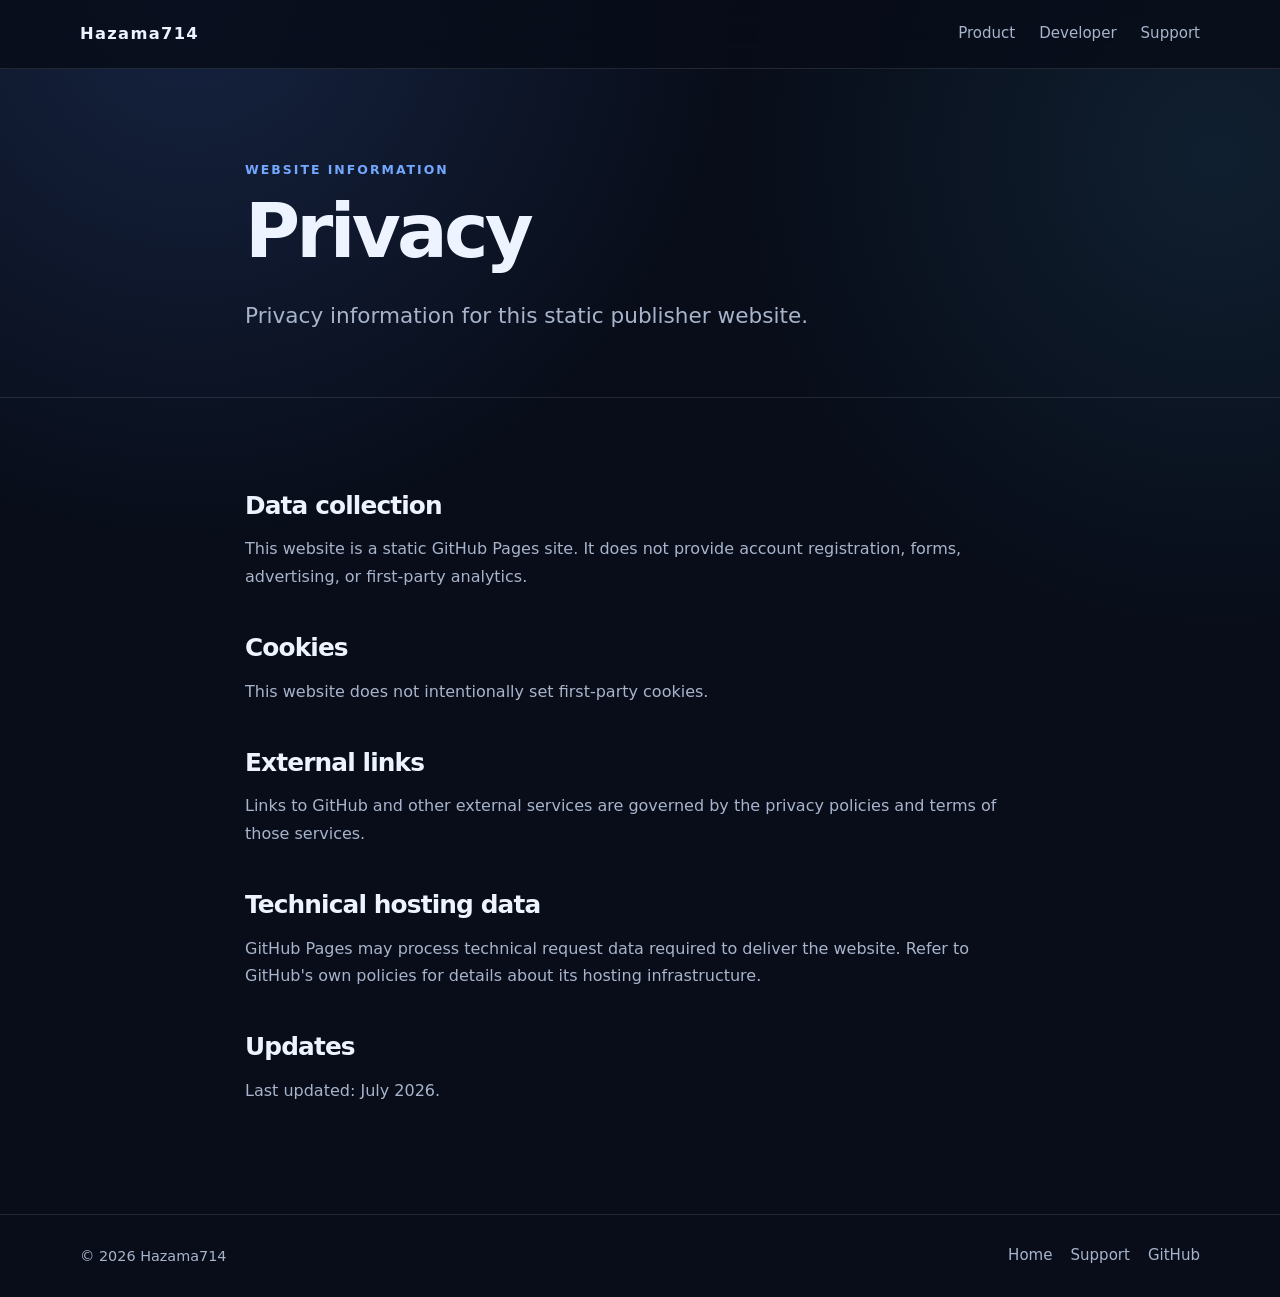
==== privacy.html @ f38230e8 "Add files via upload" ====
<!DOCTYPE html>
<html lang="en">
<head>
  <meta charset="utf-8">
  <meta name="viewport" content="width=device-width, initial-scale=1">
  <meta name="description" content="Privacy information for the Hazama714 publisher website.">
  <meta name="theme-color" content="#0b1020">
  <title>Privacy | Hazama714</title>
  <link rel="stylesheet" href="style.css">
</head>
<body>
  <header class="site-header">
    <div class="container header-inner">
      <a class="brand" href="index.html" aria-label="Hazama714 home">Hazama714</a>
      <nav aria-label="Primary navigation">
        <a href="index.html#product">Product</a>
        <a href="index.html#developer">Developer</a>
        <a href="support.html">Support</a>
      </nav>
    </div>
  </header>

  <main>
    <section class="page-hero">
      <div class="container narrow">
        <p class="eyebrow">Website information</p>
        <h1>Privacy</h1>
        <p class="lead">Privacy information for this static publisher website.</p>
      </div>
    </section>

    <section class="section">
      <div class="container narrow prose">
        <h2>Data collection</h2>
        <p>
          This website is a static GitHub Pages site. It does not provide account
          registration, forms, advertising, or first-party analytics.
        </p>

        <h2>Cookies</h2>
        <p>
          This website does not intentionally set first-party cookies.
        </p>

        <h2>External links</h2>
        <p>
          Links to GitHub and other external services are governed by the privacy
          policies and terms of those services.
        </p>

        <h2>Technical hosting data</h2>
        <p>
          GitHub Pages may process technical request data required to deliver the
          website. Refer to GitHub's own policies for details about its hosting
          infrastructure.
        </p>

        <h2>Updates</h2>
        <p>Last updated: July 2026.</p>
      </div>
    </section>
  </main>

  <footer class="site-footer">
    <div class="container footer-inner">
      <p>© 2026 Hazama714</p>
      <div class="footer-links">
        <a href="index.html">Home</a>
        <a href="support.html">Support</a>
        <a href="https://github.com/hazama714">GitHub</a>
      </div>
    </div>
  </footer>
</body>
</html>
---- style.css ----
/* Hazama714 publisher website */
:root {
  --bg: #080d19;
  --bg-soft: #0d1425;
  --panel: rgba(18, 27, 48, 0.78);
  --panel-strong: #121b30;
  --text: #eef4ff;
  --muted: #a8b4cb;
  --line: rgba(255, 255, 255, 0.11);
  --accent: #73a8ff;
  --accent-strong: #4f8eff;
  --accent-soft: rgba(115, 168, 255, 0.14);
  --max: 1120px;
  --radius: 22px;
  color-scheme: dark;
}

* {
  box-sizing: border-box;
}

html {
  scroll-behavior: smooth;
}

body {
  margin: 0;
  min-width: 320px;
  background:
    radial-gradient(circle at 15% 0%, rgba(71, 113, 204, 0.22), transparent 34rem),
    radial-gradient(circle at 95% 12%, rgba(73, 164, 210, 0.12), transparent 30rem),
    var(--bg);
  color: var(--text);
  font-family:
    Inter, ui-sans-serif, system-ui, -apple-system, BlinkMacSystemFont,
    "Segoe UI", sans-serif;
  line-height: 1.7;
}

a {
  color: inherit;
}

.container {
  width: min(calc(100% - 40px), var(--max));
  margin-inline: auto;
}

.narrow {
  max-width: 790px;
}

.site-header {
  position: sticky;
  top: 0;
  z-index: 20;
  border-bottom: 1px solid var(--line);
  background: rgba(8, 13, 25, 0.84);
  backdrop-filter: blur(18px);
}

.header-inner {
  min-height: 68px;
  display: flex;
  align-items: center;
  justify-content: space-between;
  gap: 24px;
}

.brand {
  text-decoration: none;
  font-size: 1.02rem;
  font-weight: 800;
  letter-spacing: 0.08em;
}

nav {
  display: flex;
  gap: 24px;
}

nav a,
.footer-links a {
  color: var(--muted);
  text-decoration: none;
  font-size: 0.94rem;
}

nav a:hover,
nav a[aria-current="page"],
.footer-links a:hover {
  color: var(--text);
}

.hero {
  padding: 104px 0 88px;
}

.hero-grid {
  display: grid;
  grid-template-columns: minmax(0, 1.25fr) minmax(300px, 0.75fr);
  align-items: center;
  gap: 76px;
}

.eyebrow {
  margin: 0 0 13px;
  color: var(--accent);
  font-size: 0.78rem;
  font-weight: 800;
  letter-spacing: 0.16em;
  text-transform: uppercase;
}

h1,
h2,
h3,
p {
  overflow-wrap: anywhere;
}

h1 {
  max-width: 820px;
  margin: 0;
  font-size: clamp(2.8rem, 7vw, 5.5rem);
  line-height: 1.02;
  letter-spacing: -0.05em;
}

h2 {
  margin: 0;
  font-size: clamp(2rem, 4.5vw, 3.25rem);
  line-height: 1.12;
  letter-spacing: -0.035em;
}

h3 {
  margin: 0 0 8px;
  font-size: 1.18rem;
  line-height: 1.35;
}

.lead {
  max-width: 720px;
  margin: 28px 0 0;
  color: var(--muted);
  font-size: clamp(1.08rem, 2.4vw, 1.35rem);
}

.actions {
  display: flex;
  flex-wrap: wrap;
  gap: 12px;
  margin-top: 30px;
}

.actions.vertical {
  align-items: flex-start;
  flex-direction: column;
}

.button {
  display: inline-flex;
  min-height: 46px;
  align-items: center;
  justify-content: center;
  border: 1px solid transparent;
  border-radius: 999px;
  padding: 10px 19px;
  text-decoration: none;
  font-size: 0.93rem;
  font-weight: 750;
  transition:
    transform 160ms ease,
    background 160ms ease,
    border-color 160ms ease;
}

.button:hover {
  transform: translateY(-2px);
}

.button.primary {
  background: linear-gradient(135deg, var(--accent), var(--accent-strong));
  color: #061023;
}

.button.secondary {
  border-color: var(--line);
  background: rgba(255, 255, 255, 0.035);
}

.runtime-card {
  padding: 26px;
  border: 1px solid var(--line);
  border-radius: var(--radius);
  background:
    linear-gradient(145deg, rgba(111, 169, 255, 0.11), rgba(255, 255, 255, 0.025)),
    var(--panel);
  box-shadow: 0 28px 80px rgba(0, 0, 0, 0.32);
}

.runtime-node {
  display: flex;
  align-items: center;
  justify-content: space-between;
  gap: 18px;
  border: 1px solid var(--line);
  border-radius: 15px;
  padding: 17px 18px;
  background: rgba(4, 9, 20, 0.4);
}

.runtime-node span {
  color: var(--muted);
  font-size: 0.88rem;
}

.runtime-node strong {
  font-size: 1rem;
}

.runtime-arrow {
  padding: 7px;
  color: var(--accent);
  text-align: center;
  font-size: 1.25rem;
}

.section {
  padding: 94px 0;
  border-top: 1px solid var(--line);
}

.section.alt {
  background: rgba(255, 255, 255, 0.018);
}

.section.compact {
  padding: 60px 0;
}

.section-intro {
  max-width: 850px;
  margin: 22px 0 0;
  color: var(--muted);
  font-size: 1.08rem;
}

.feature-grid {
  display: grid;
  grid-template-columns: repeat(4, minmax(0, 1fr));
  gap: 16px;
  margin-top: 42px;
}

.card {
  border: 1px solid var(--line);
  border-radius: var(--radius);
  padding: 25px;
  background: var(--panel);
}

.card p {
  margin: 0;
  color: var(--muted);
}

.card-kicker {
  margin-bottom: 16px !important;
  color: var(--accent) !important;
  font-size: 0.78rem;
  font-weight: 800;
  letter-spacing: 0.12em;
  text-transform: uppercase;
}

.split-panel {
  display: grid;
  grid-template-columns: minmax(0, 0.8fr) minmax(0, 1.2fr);
  gap: 58px;
  margin-top: 72px;
  border: 1px solid var(--line);
  border-radius: var(--radius);
  padding: 36px;
  background: linear-gradient(135deg, var(--accent-soft), transparent 62%);
}

.steps,
.support-list {
  margin: 0;
  padding: 0;
  list-style: none;
}

.steps {
  display: grid;
  gap: 13px;
}

.steps li {
  display: flex;
  align-items: flex-start;
  gap: 14px;
  color: var(--muted);
}

.steps span {
  display: inline-grid;
  flex: 0 0 28px;
  width: 28px;
  height: 28px;
  place-items: center;
  border-radius: 50%;
  background: var(--accent-soft);
  color: var(--accent);
  font-size: 0.78rem;
  font-weight: 800;
}

.notice {
  margin-top: 30px;
  border-left: 3px solid var(--accent);
  border-radius: 0 15px 15px 0;
  padding: 21px 23px;
  background: var(--accent-soft);
}

.notice p {
  margin: 6px 0 0;
  color: var(--muted);
}

.callout {
  display: flex;
  align-items: center;
  justify-content: space-between;
  gap: 38px;
}

.callout h2 {
  font-size: clamp(1.7rem, 4vw, 2.5rem);
}

.callout p {
  margin: 11px 0 0;
  color: var(--muted);
}

.page-hero {
  padding: 90px 0 62px;
}

.page-hero h1 {
  font-size: clamp(2.5rem, 6vw, 4.7rem);
}

.support-grid {
  display: grid;
  grid-template-columns: repeat(2, minmax(0, 1fr));
  gap: 18px;
}

.support-card h2 {
  margin-bottom: 18px;
  font-size: 1.6rem;
}

.support-list {
  display: grid;
  gap: 10px;
}

.support-list li {
  position: relative;
  padding-left: 20px;
  color: var(--muted);
}

.support-list li::before {
  position: absolute;
  left: 0;
  color: var(--accent);
  content: "—";
}

.support-list.numbered {
  counter-reset: support-step;
}

.support-list.numbered li {
  counter-increment: support-step;
  padding-left: 36px;
}

.support-list.numbered li::before {
  content: counter(support-step);
  top: 1px;
  display: inline-grid;
  width: 23px;
  height: 23px;
  place-items: center;
  border-radius: 50%;
  background: var(--accent-soft);
  font-size: 0.72rem;
  font-weight: 800;
}

.small-note {
  margin-top: 20px !important;
  border-top: 1px solid var(--line);
  padding-top: 18px;
  font-size: 0.89rem;
}

.prose h2 {
  margin-top: 44px;
  font-size: 1.55rem;
}

.prose h2:first-child {
  margin-top: 0;
}

.prose p {
  color: var(--muted);
}

.site-footer {
  border-top: 1px solid var(--line);
  padding: 28px 0;
}

.footer-inner {
  display: flex;
  align-items: center;
  justify-content: space-between;
  gap: 24px;
}

.footer-inner p {
  margin: 0;
  color: var(--muted);
  font-size: 0.9rem;
}

.footer-links {
  display: flex;
  gap: 18px;
}

@media (max-width: 900px) {
  .hero-grid,
  .split-panel {
    grid-template-columns: 1fr;
  }

  .hero-grid {
    gap: 50px;
  }

  .feature-grid {
    grid-template-columns: repeat(2, minmax(0, 1fr));
  }
}

@media (max-width: 640px) {
  .container {
    width: min(calc(100% - 28px), var(--max));
  }

  .header-inner {
    min-height: 62px;
  }

  nav {
    gap: 13px;
  }

  nav a {
    font-size: 0.82rem;
  }

  .hero {
    padding: 76px 0 64px;
  }

  .section {
    padding: 72px 0;
  }

  .feature-grid,
  .support-grid {
    grid-template-columns: 1fr;
  }

  .split-panel {
    gap: 30px;
    padding: 25px;
  }

  .callout,
  .footer-inner {
    align-items: flex-start;
    flex-direction: column;
  }

  .footer-links {
    flex-wrap: wrap;
  }
}
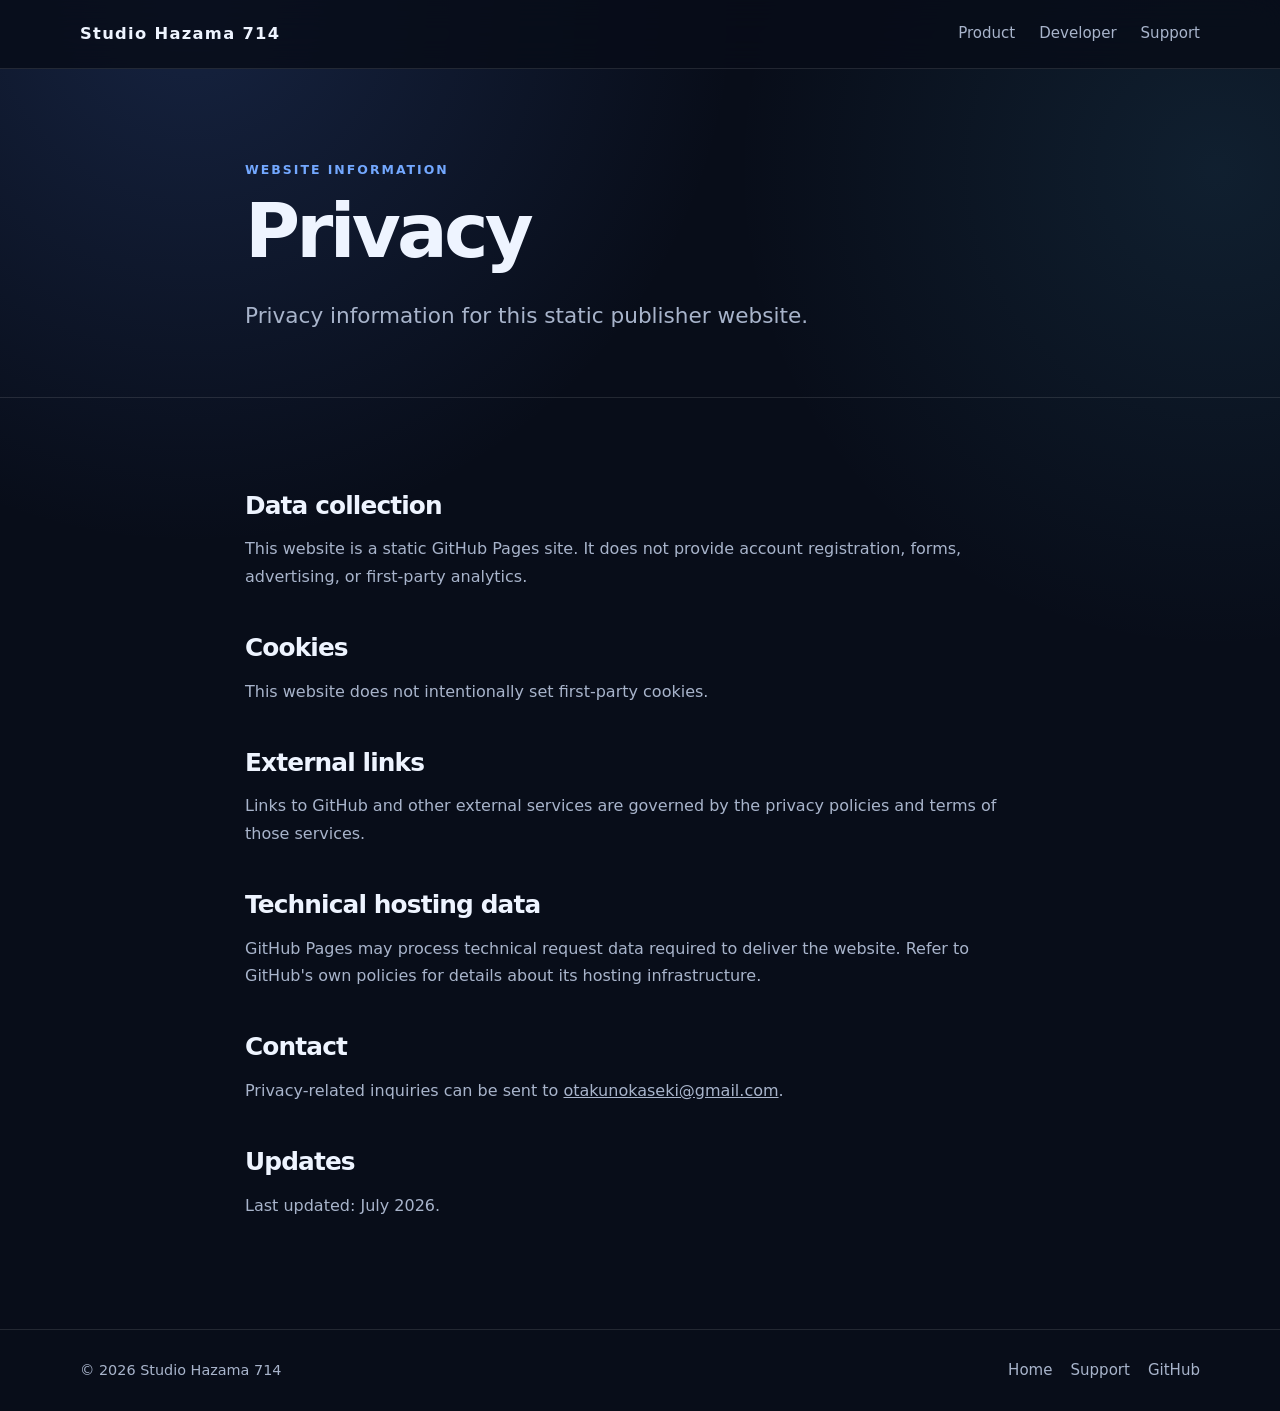
==== commit 7f9d6beb: "Add files via upload" ====
--- a/privacy.html
+++ b/privacy.html
@@ -3,15 +3,15 @@
 <head>
   <meta charset="utf-8">
   <meta name="viewport" content="width=device-width, initial-scale=1">
-  <meta name="description" content="Privacy information for the Hazama714 publisher website.">
+  <meta name="description" content="Privacy information for the Studio Hazama 714 publisher website.">
   <meta name="theme-color" content="#0b1020">
-  <title>Privacy | Hazama714</title>
+  <title>Privacy | Studio Hazama 714</title>
   <link rel="stylesheet" href="style.css">
 </head>
 <body>
   <header class="site-header">
     <div class="container header-inner">
-      <a class="brand" href="index.html" aria-label="Hazama714 home">Hazama714</a>
+      <a class="brand" href="index.html" aria-label="Studio Hazama 714 home">Studio Hazama 714</a>
       <nav aria-label="Primary navigation">
         <a href="index.html#product">Product</a>
         <a href="index.html#developer">Developer</a>
@@ -55,6 +55,12 @@
           infrastructure.
         </p>
 
+        <h2>Contact</h2>
+        <p>
+          Privacy-related inquiries can be sent to
+          <a href="mailto:otakunokaseki@gmail.com">otakunokaseki@gmail.com</a>.
+        </p>
+
         <h2>Updates</h2>
         <p>Last updated: July 2026.</p>
       </div>
@@ -63,7 +69,7 @@
 
   <footer class="site-footer">
     <div class="container footer-inner">
-      <p>© 2026 Hazama714</p>
+      <p>© 2026 Studio Hazama 714</p>
       <div class="footer-links">
         <a href="index.html">Home</a>
         <a href="support.html">Support</a>
